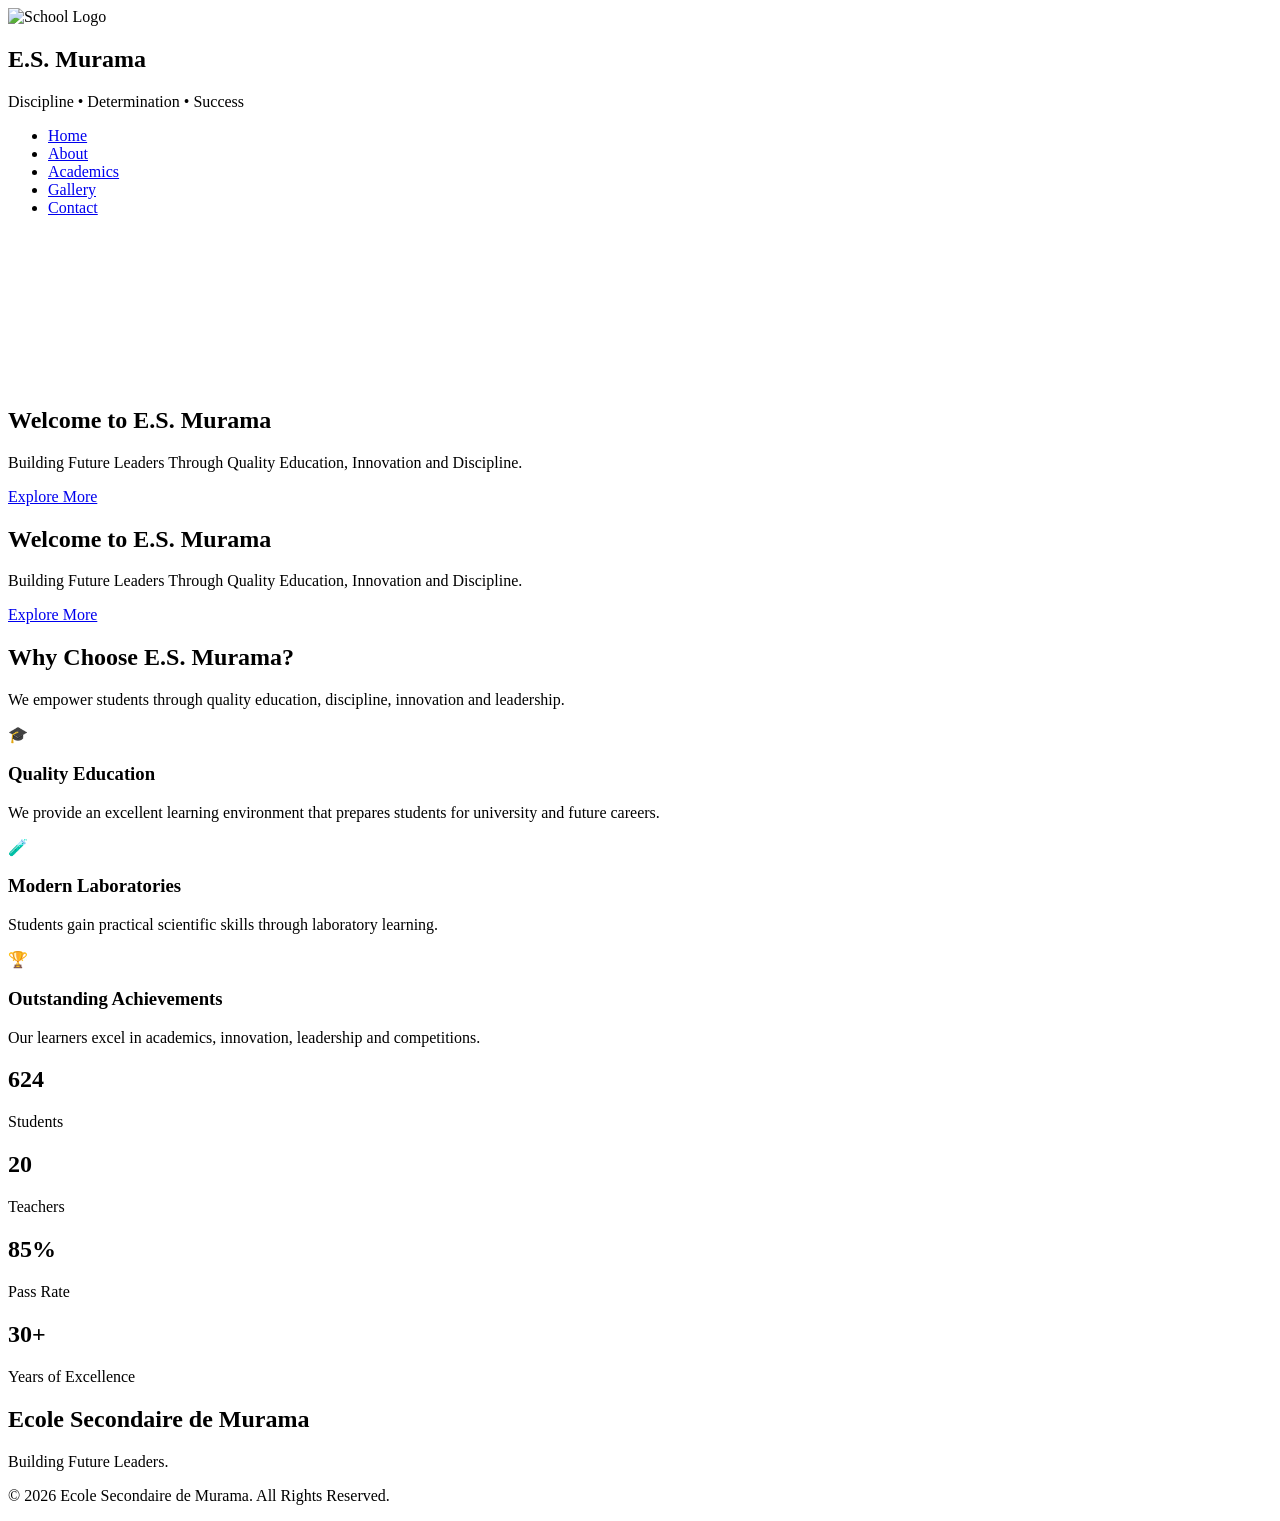
==== index.html @ d2ec21f5 "Add files via upload" ====
<!DOCTYPE html>
<html lang="en">

<head>
     <link rel="icon" type="image/png" href="images/school.png">
    <meta charset="UTF-8">
    <meta name="viewport" content="width=device-width, initial-scale=1.0">

    <title>E.S. Murama | Official Website</title>

    <link href="https://fonts.googleapis.com/css2?family=Poppins:wght@300;400;500;600;700&display=swap"
        rel="stylesheet">

    <link rel="stylesheet" href="css/style.css">
</head>

<body>

    <!-- ================= NAVIGATION ================= -->

<header class="header">

        <div class="logo">

            <!-- Replace with your own logo -->
            <img src="images/school.png" alt="School Logo">

            <div>

                <h2>E.S. Murama</h2>

                <span>Discipline • Determination • Success</span>

            </div>

        </div>

        <nav>

            <ul class="nav-links">

                <li><a href="#">Home</a></li>

                <li><a href="about.html">About</a></li>

                <li><a href="academics.html">Academics</a></li>

                <li><a href="gallery.html">Gallery</a></li>

                <li><a href="contact.html">Contact</a></li>

            </ul>

        </nav>

    </header>

    <!-- ================= HERO ================= -->

    <section class="hero">

        <div class="overlay">
                <video autoplay muted loop>
      <source src="IKIGO CY'INDASHYIKIRWA MUKWESA IMIHIGO MUGUTSINDA  IKIZAMINI CYA LETA.ECOLE SECANDARIES DE MURAMA. - SOURCE TV 250 (720p, h264).mp4" type="video/mp4">
    </video>
        </div>
    <div class="overlay">
            <h1>Welcome to <span>E.S. Murama</span></h1>

            <p>
                Building Future Leaders Through Quality Education,
                Innovation and Discipline.
            </p>

            <a href="#about" class="btn">
                Explore More
            </a>
    </div>
  </div>



        <div class="hero-content">

            <h1>Welcome to <span>E.S. Murama</span></h1>

            <p>
                Building Future Leaders Through Quality Education,
                Innovation and Discipline.
            </p>

            <a href="#about" class="btn">
                Explore More
            </a>

        </div>

    </section>

    <!-- ================= WHY CHOOSE US ================= -->

    <section class="why" id="about">

        <div class="section-title">

            <h2>Why Choose E.S. Murama?</h2>

            <p>
                We empower students through quality education,
                discipline, innovation and leadership.
            </p>

        </div>

        <div class="cards">

            <div class="card">

                <div class="icon">🎓</div>

                <h3>Quality Education</h3>

                <p>
                    We provide an excellent learning environment that
                    prepares students for university and future careers.
                </p>

            </div>

            <div class="card">

                <div class="icon">🧪</div>

                <h3>Modern Laboratories</h3>

                <p>
                    Students gain practical scientific skills through
                    laboratory learning.
                </p>

            </div>

            <div class="card">

                <div class="icon">🏆</div>

                <h3>Outstanding Achievements</h3>

                <p>
                    Our learners excel in academics, innovation,
                    leadership and competitions.
                </p>

            </div>

        </div>

    </section>

    <!-- ================= STATS ================= -->

    <section class="stats">

        <div class="stat">

            <h2>624</h2>

            <p>Students</p>

        </div>

        <div class="stat">

            <h2>20</h2>

            <p>Teachers</p>

        </div>

        <div class="stat">

            <h2>85%</h2>

            <p>Pass Rate</p>

        </div>

        <div class="stat">

            <h2>30+</h2>

            <p>Years of Excellence</p>

        </div>

    </section>

    <!-- ================= FOOTER ================= -->
<footer>

    <div class="footer-content">

        <h2>Ecole Secondaire de Murama</h2>

        <p>Building Future Leaders.</p>

        <div class="socials">

            <a href="#"><i class="fab fa-facebook-f"></i></a>

            <a href="#"><i class="fab fa-instagram"></i></a>

            <a href="#"><i class="fab fa-youtube"></i></a>

            <a href="#"><i class="fab fa-twitter"></i></a>

        </div>

        <p>
© 2026 Ecole Secondaire de Murama. All Rights Reserved.
        </p>

    </div>

</footer>

<script src="js/script.js"></script>

</body>

</html>
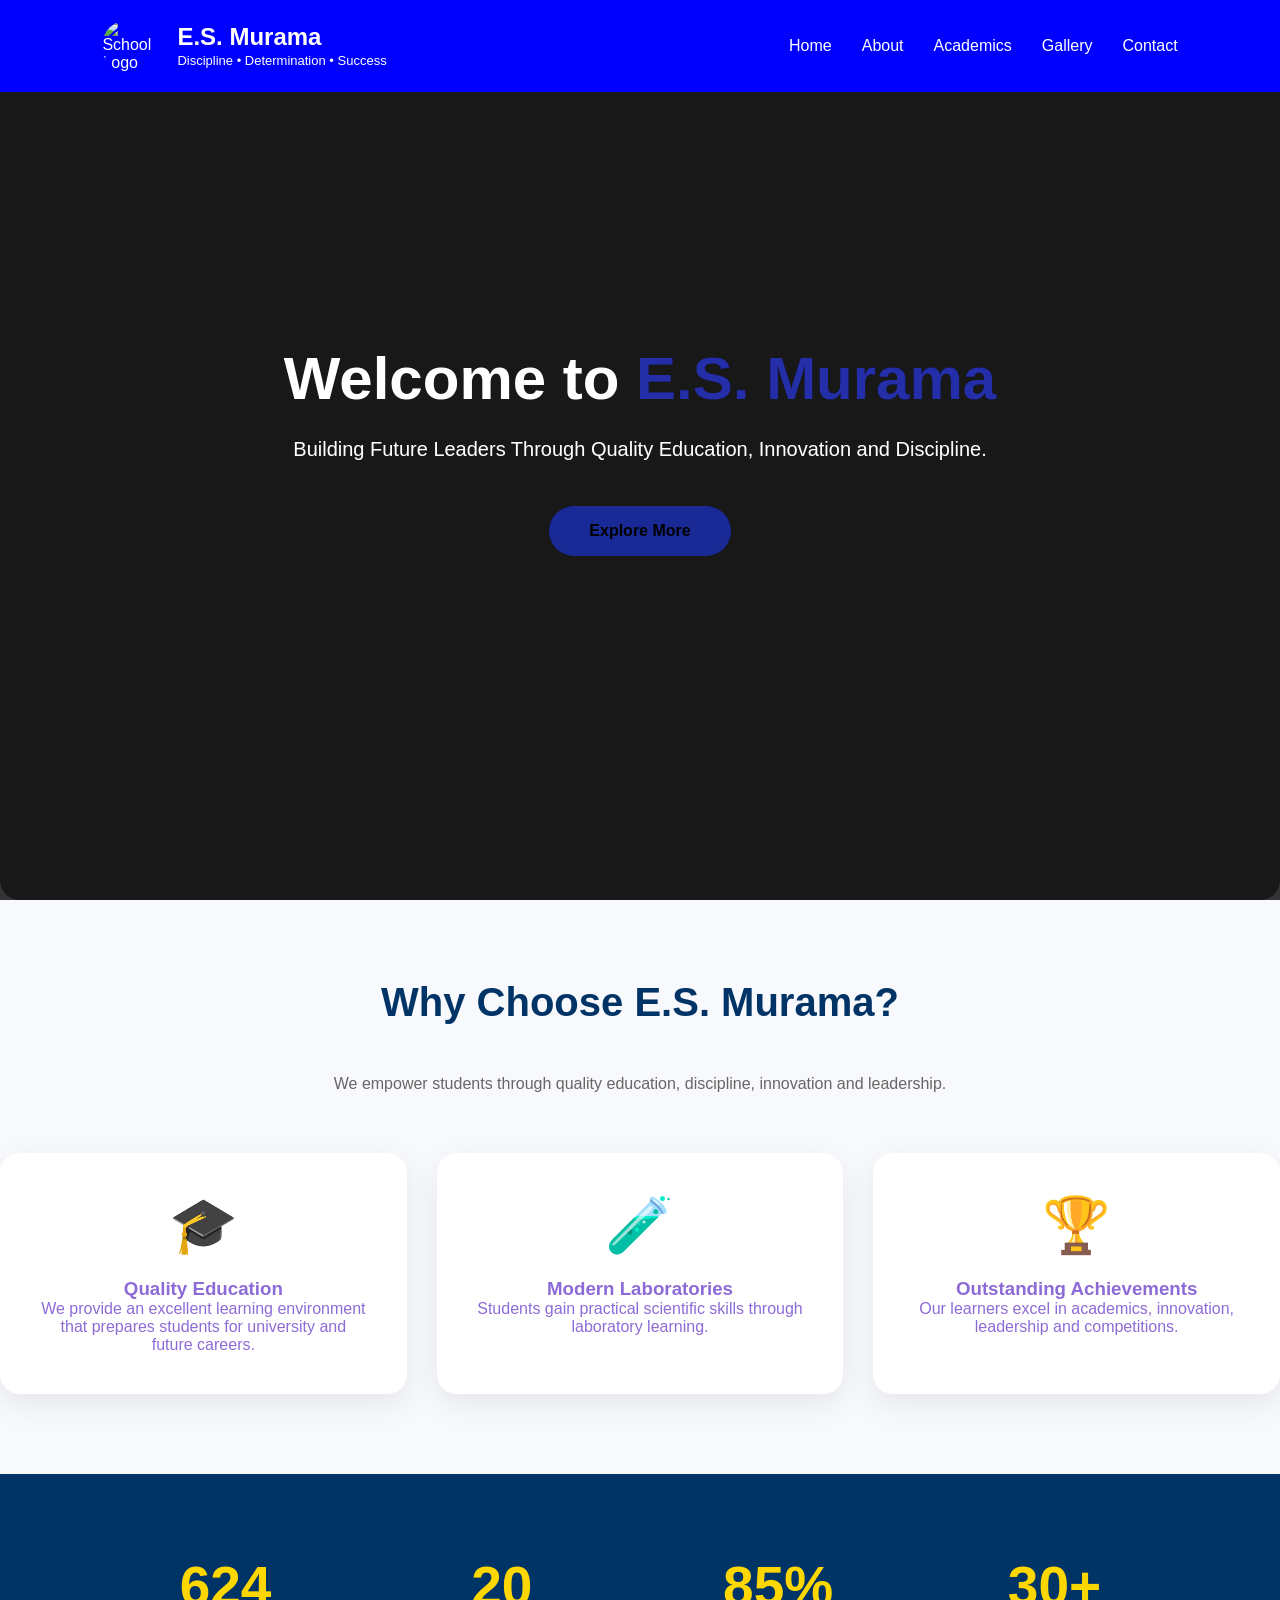
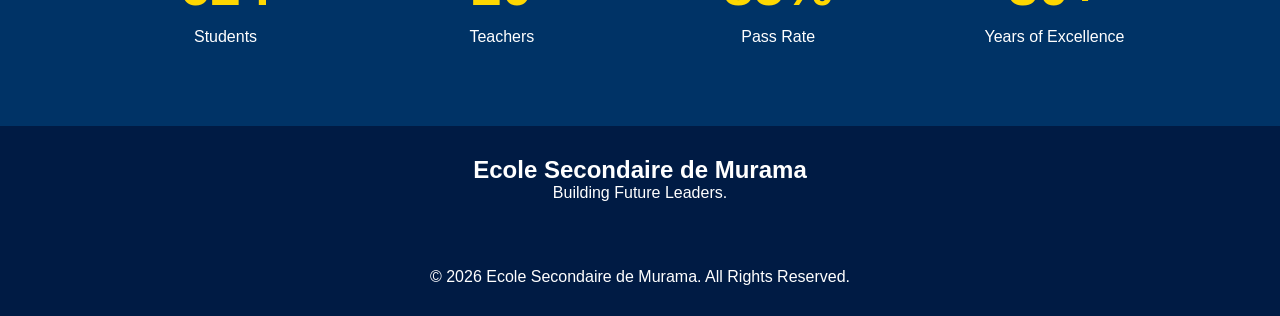
==== commit 48d34c8a: "Add files via upload" ====
--- a/index.html
+++ b/index.html
@@ -11,7 +11,7 @@
     <link href="https://fonts.googleapis.com/css2?family=Poppins:wght@300;400;500;600;700&display=swap"
         rel="stylesheet">
 
-    <link rel="stylesheet" href="css/style.css">
+    <link rel="stylesheet" href="style.css">
 </head>
 
 <body>
--- a/style.css
+++ b/style.css
@@ -0,0 +1,750 @@
+*{
+    margin:0;
+    padding:0;
+    box-sizing:border-box;
+    font-family:'Poppins',sans-serif;
+}
+
+html{
+    scroll-behavior:smooth;
+}
+
+body{
+    background:#fff;
+    color:#8d6bd7;
+}
+
+/* Navigation */
+
+.header{
+
+    position:fixed;
+    top:0;
+    left:0;
+    width:100%;
+
+    display:flex;
+    justify-content:space-between;
+    align-items:center;
+
+    padding:20px 8%;
+
+    background:blue;
+
+    backdrop-filter:blur(10px);
+
+    z-index:999;
+
+}
+
+.logo{
+
+    display:flex;
+    align-items:center;
+    color:white;
+
+}
+
+.logo img{
+
+    width:60px;
+    margin-right:15px;
+    border-radius: 50px;
+
+}
+
+.logo span{
+
+    font-size:13px;
+
+}
+
+.nav-links{
+
+    display:flex;
+    list-style:none;
+
+}
+
+.nav-links li{
+
+    margin-left:30px;
+
+}
+
+.nav-links a{
+
+    color:white;
+    text-decoration:none;
+    font-weight:500;
+    transition:.3s;
+
+}
+
+.nav-links a:hover{
+
+    color:#FFD700;
+
+}
+
+/* HERO */
+
+.hero{
+
+    height:100vh;
+    width: vh;
+    display:flex;
+    justify-content:center;
+    align-items:center;
+
+    text-align:center;
+
+
+
+    background-size:cover;
+    background-position:center;
+    background-color: rgb(124, 120, 120);
+    border-radius: 20px;
+
+    color:white;
+
+}
+
+.hero h1{
+
+    font-size:60px;
+
+}
+
+.hero span{
+
+    color:#232ea8;
+
+}
+
+.hero p{
+
+    margin:25px auto;
+
+    max-width:700px;
+
+    font-size:20px;
+
+}
+
+    .hero-video {
+      position: relative;
+      height: 100vh;
+      overflow: hidden;
+    }
+
+    .hero-video video {
+      width: 100%;
+      height: 120%;
+      object-fit: cover;
+    }
+        .overlay {
+      position: absolute;
+      top: 0; left: 0; right: 0; bottom: 0;
+      background: rgba(0,0,0,0.55);
+      display: flex;
+      flex-direction: column;
+      justify-content: center;
+      align-items: center;
+      text-align: center;
+    }
+
+.btn{
+
+    display:inline-block;
+
+    margin-top:20px;
+
+    background:#192a96;
+
+    color:black;
+
+    padding:16px 40px;
+
+    border-radius:50px;
+
+    text-decoration:none;
+
+    font-weight:bold;
+
+    transition:.3s;
+
+}
+
+.btn:hover{
+
+    transform:translateY(-5px);
+
+}
+
+/* WHY */
+
+.why{
+
+    padding:100px 8%;
+
+    background:#f8f9fc;
+
+}
+
+.section-title{
+
+    text-align:center;
+
+    margin-bottom:60px;
+
+}
+
+.section-title h2{
+
+    font-size:40px;
+
+    color:#003366;
+
+position-area: unset;
+}
+
+.section-title p{
+
+    margin-top:15px;
+
+    color:#666;
+
+}
+
+.cards{
+
+    display:grid;
+
+    grid-template-columns:repeat(auto-fit,minmax(280px,1fr));
+
+    gap:30px;
+
+}
+
+.card{
+
+    background:white;
+
+    padding:40px;
+
+    border-radius:20px;
+
+    text-align:center;
+
+    box-shadow:0 10px 30px rgba(0,0,0,.08);
+
+    transition:.3s;
+
+}
+
+.card:hover{
+
+    transform:translateY(-10px);
+
+}
+
+.icon{
+
+    font-size:55px;
+
+    margin-bottom:20px;
+
+}
+
+/* STATS */
+
+.stats{
+
+    background:#003366;
+
+    color:white;
+
+    display:grid;
+
+    grid-template-columns:repeat(auto-fit,minmax(220px,1fr));
+
+    gap:30px;
+
+    padding:80px 8%;
+
+}
+
+.stat{
+
+    text-align:center;
+
+}
+
+.stat h2{
+
+    color:#FFD700;
+
+    font-size:55px;
+
+}
+
+.stat p{
+
+    margin-top:10px;
+
+}
+
+/* FOOTER */
+
+footer{
+
+    background:#001B44;
+
+    color:white;
+
+    text-align:center;
+
+    padding:30px;
+
+}
+
+/* Mobile */
+
+@media(max-width:768px){
+
+.header{
+
+    flex-direction:column;
+
+    gap:20px;
+
+}
+
+.nav-links{
+
+    flex-wrap:wrap;
+    justify-content:center;
+
+}
+
+.hero h1{
+
+    font-size:40px;
+
+}
+
+.hero p{
+
+    font-size:17px;
+
+}
+
+}
+
+/* ==========================
+   ABOUT PAGE
+========================== */
+
+/* Hero Banner */
+
+.page-hero{
+    height:350px;
+    background:
+    linear-gradient(rgba(0,0,0,.6),rgba(0,0,0,.6)),
+    url("../images/school.jpg");
+    background-size:cover;
+    background-position:center;
+    display:flex;
+    justify-content:center;
+    align-items:center;
+    text-align:center;
+    color:white;
+}
+
+.page-hero h1{
+    font-size:55px;
+    margin-bottom:15px;
+}
+
+.page-hero p{
+    font-size:20px;
+}
+
+/* Shared Container */
+
+.container{
+    width:90%;
+    max-width:1200px;
+    margin:auto;
+}
+
+/* About Section */
+
+.about{
+    padding:80px 0;
+}
+
+.about .container{
+    display:flex;
+    align-items:center;
+    gap:50px;
+    flex-wrap:wrap;
+}
+
+.about-image{
+    flex:1;
+}
+
+.about-image img{
+    width:100%;
+    height:450px;
+    object-fit:cover;
+    border-radius:20px;
+}
+
+.about-text{
+    flex:1;
+}
+
+.about-text h2{
+    color:#003366;
+    margin-bottom:20px;
+}
+
+.about-text p{
+    line-height:1.8;
+    margin-bottom:15px;
+}
+
+/* Mission */
+
+.mission{
+    padding:80px 0;
+    background:#f8f9fc;
+}
+
+.mission .container{
+    display:grid;
+    grid-template-columns:repeat(auto-fit,minmax(280px,1fr));
+    gap:30px;
+}
+
+/* Why Choose Us */
+
+.why{
+    padding:80px 0;
+}
+
+.why h2{
+    text-align:center;
+    color:#003366;
+    margin-bottom:50px;
+}
+
+.features{
+    width:90%;
+    max-width:1200px;
+    margin:auto;
+
+    display:grid;
+    grid-template-columns:repeat(auto-fit,minmax(250px,1fr));
+    gap:30px;
+}
+
+.feature{
+    background:white;
+    padding:35px;
+    text-align:center;
+    border-radius:20px;
+    box-shadow:0 10px 25px rgba(0,0,0,.08);
+    transition:.3s;
+}
+
+.feature:hover{
+    transform:translateY(-8px);
+}
+
+.feature i{
+    font-size:45px;
+    color:#003366;
+    margin-bottom:20px;
+}
+
+.feature h3{
+    margin-bottom:15px;
+}
+
+/* Statistics */
+
+/* ===========================
+   SCHOOL STATISTICS
+=========================== */
+
+.statistics{
+    background:#003366;
+    color:white;
+    padding:80px 8%;
+}
+
+.statistics h2{
+    text-align:center;
+    margin-bottom:60px;
+    color:white;
+    font-size:42px;
+}
+
+.statistics .stats{
+    display:grid;
+    grid-template-columns:repeat(4,1fr);
+    gap:40px;
+    max-width:1200px;
+    margin:auto;
+}
+
+.statistics .stat{
+    text-align:center;
+}
+
+.statistics .stat h2{
+    font-size:70px;
+    color:white;
+    margin-bottom:20px;
+}
+
+.statistics .stat p{
+    font-size:22px;
+    color:white;
+}/* Principal */
+
+.principal{
+    padding:80px 0;
+}
+
+.principal .container{
+    display:flex;
+    gap:60px;
+    align-items:center;
+    flex-wrap:wrap;
+}
+
+.principal-image{
+    flex:1;
+}
+
+.principal-image img{
+    width:100%;
+    border-radius:20px;
+}
+
+.principal-message{
+    flex:1;
+}
+
+.principal-message h2{
+    color:#003366;
+    margin-bottom:20px;
+}
+
+.principal-message p{
+    line-height:1.8;
+}
+
+/* Footer */
+
+.footer-content{
+    width:90%;
+    max-width:1200px;
+    margin:auto;
+    text-align:center;
+}
+
+.socials{
+    margin:20px 0;
+}
+
+.socials a{
+    color:white;
+    font-size:22px;
+    margin:0 10px;
+}
+
+.socials a:hover{
+    color:#FFD700;
+}
+
+/* Responsive */
+
+@media(max-width:768px){
+
+.page-hero h1{
+    font-size:40px;
+}
+
+.about .container,
+.principal .container{
+    flex-direction:column;
+}
+
+.features,
+.mission .container{
+    grid-template-columns:1fr;
+}
+
+.statistics .stats{
+    grid-template-columns:1fr;
+}
+
+}
+
+/* ================= CONTACT ================= */
+
+.contact-section{
+
+    padding:100px 8%;
+
+    background:#f8f9fc;
+
+}
+
+.contact-container{
+
+    display:grid;
+
+    grid-template-columns:1fr 1fr;
+
+    gap:50px;
+
+}
+
+.contact-info h2,
+.contact-form h2{
+
+    color:#003366;
+
+    margin-bottom:30px;
+
+}
+
+.info-box{
+
+    display:flex;
+
+    gap:20px;
+
+    margin-bottom:30px;
+
+    align-items:flex-start;
+
+}
+
+.info-box i{
+
+    font-size:30px;
+
+    color:#FFD700;
+
+    min-width:40px;
+
+}
+
+.info-box h3{
+
+    color:#003366;
+
+    margin-bottom:8px;
+
+}
+
+.contact-form{
+
+    background:#fff;
+
+    padding:40px;
+
+    border-radius:20px;
+
+    box-shadow:0 10px 30px rgba(0,0,0,.1);
+
+}
+
+.contact-form form{
+
+    display:flex;
+
+    flex-direction:column;
+
+    gap:20px;
+
+}
+
+.contact-form input,
+.contact-form textarea{
+
+    padding:15px;
+
+    border:1px solid #ddd;
+
+    border-radius:10px;
+
+    font-size:16px;
+
+    outline:none;
+
+}
+
+.contact-form textarea{
+
+    resize:none;
+
+}
+
+.contact-form button{
+
+    width:220px;
+
+    cursor:pointer;
+
+}
+
+/* MAP */
+
+.map{
+
+    padding:100px 8%;
+
+    background:#fff;
+
+}
+
+.map iframe{
+
+    width:100%;
+
+    height:450px;
+
+    border:none;
+
+    border-radius:20px;
+
+    margin-top:40px;
+
+}
+
+/* MOBILE */
+
+@media(max-width:768px){
+
+.contact-container{
+
+    grid-template-columns:1fr;
+
+}
+
+.contact-form button{
+
+    width:100%;
+
+}
+
+}
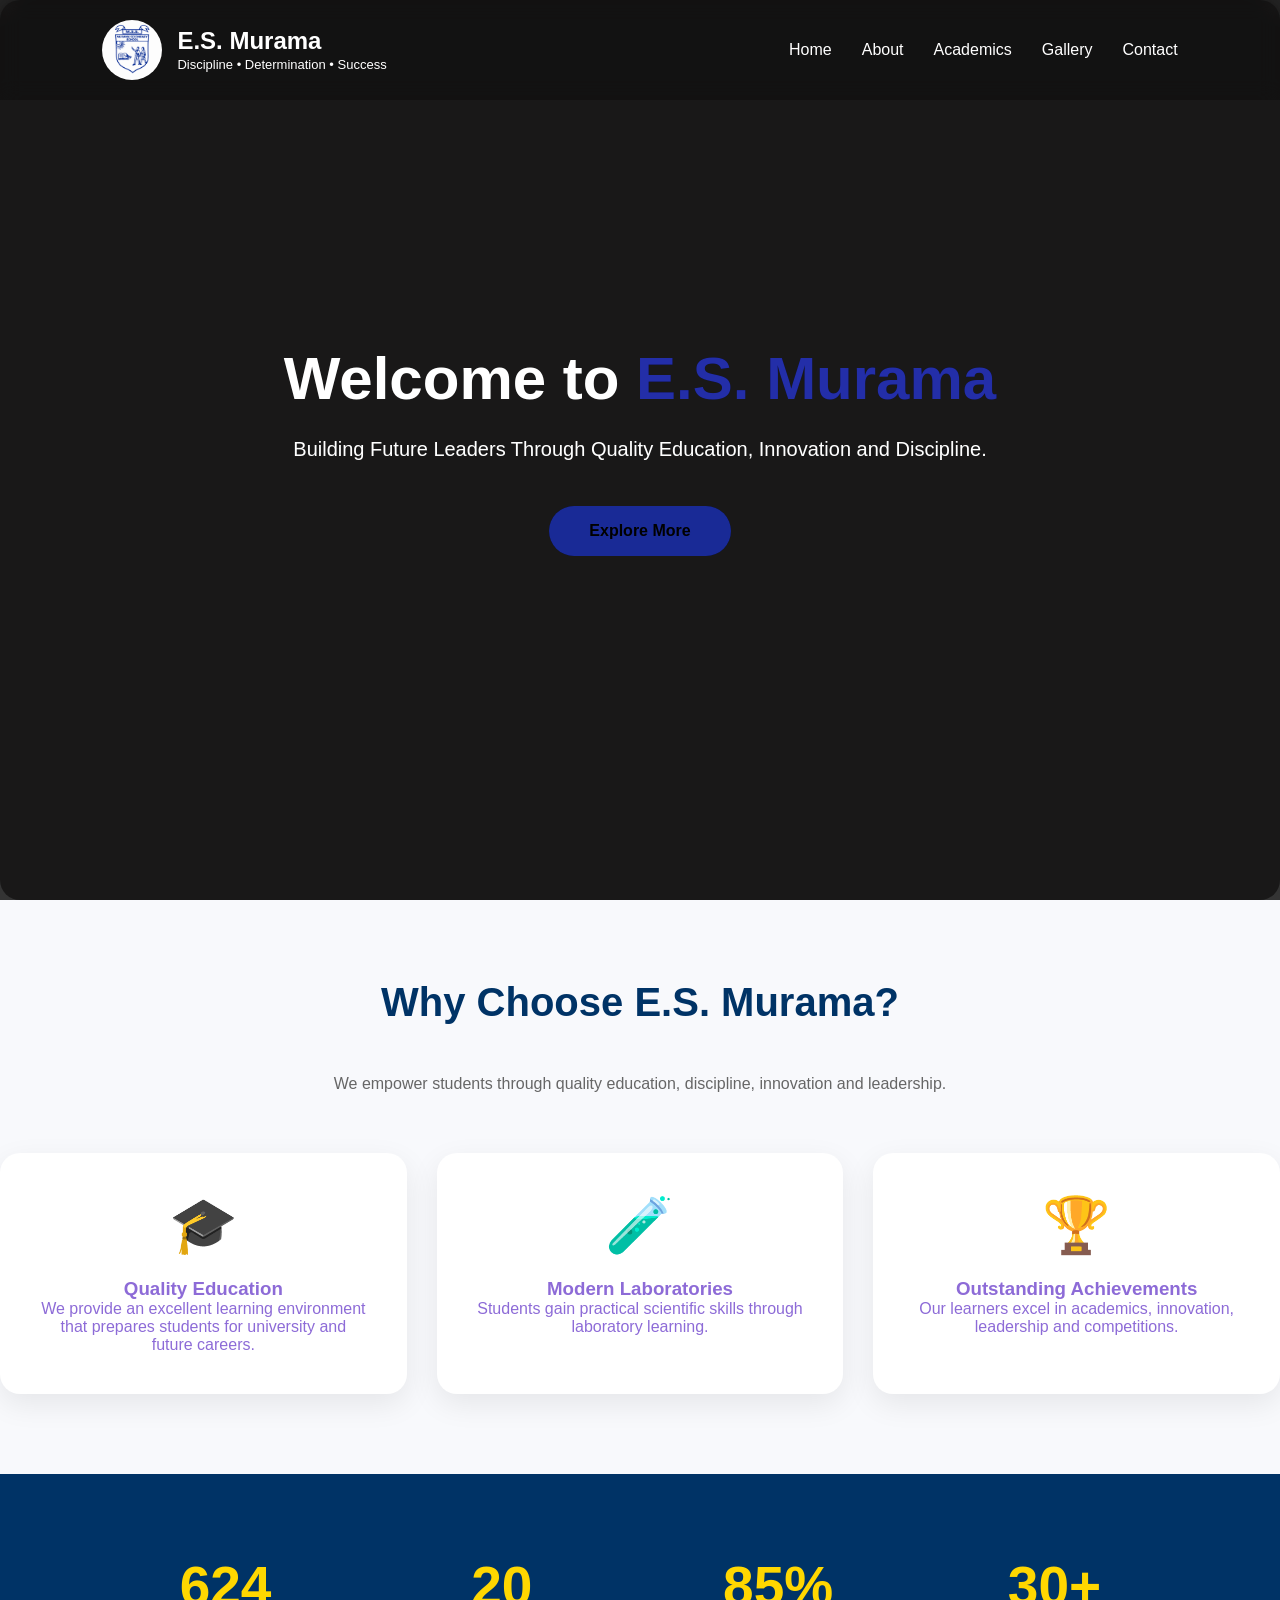
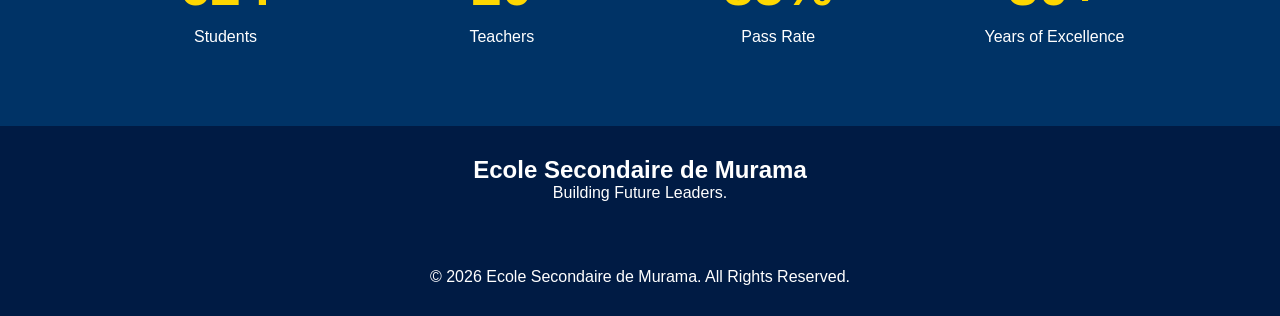
==== commit c85fbcee: "Add files via upload" ====
--- a/index.html
+++ b/index.html
@@ -2,7 +2,7 @@
 <html lang="en">
 
 <head>
-     <link rel="icon" type="image/png" href="images/school.png">
+     <link rel="icon" type="image/png" href="school.png">
     <meta charset="UTF-8">
     <meta name="viewport" content="width=device-width, initial-scale=1.0">
 
@@ -23,7 +23,7 @@
         <div class="logo">
 
             <!-- Replace with your own logo -->
-            <img src="images/school.png" alt="School Logo">
+            <img src="school.png" alt="School Logo">
 
             <div>
 
@@ -224,7 +224,7 @@
 
 </footer>
 
-<script src="js/script.js"></script>
+<script src="script.js"></script>
 
 </body>
 
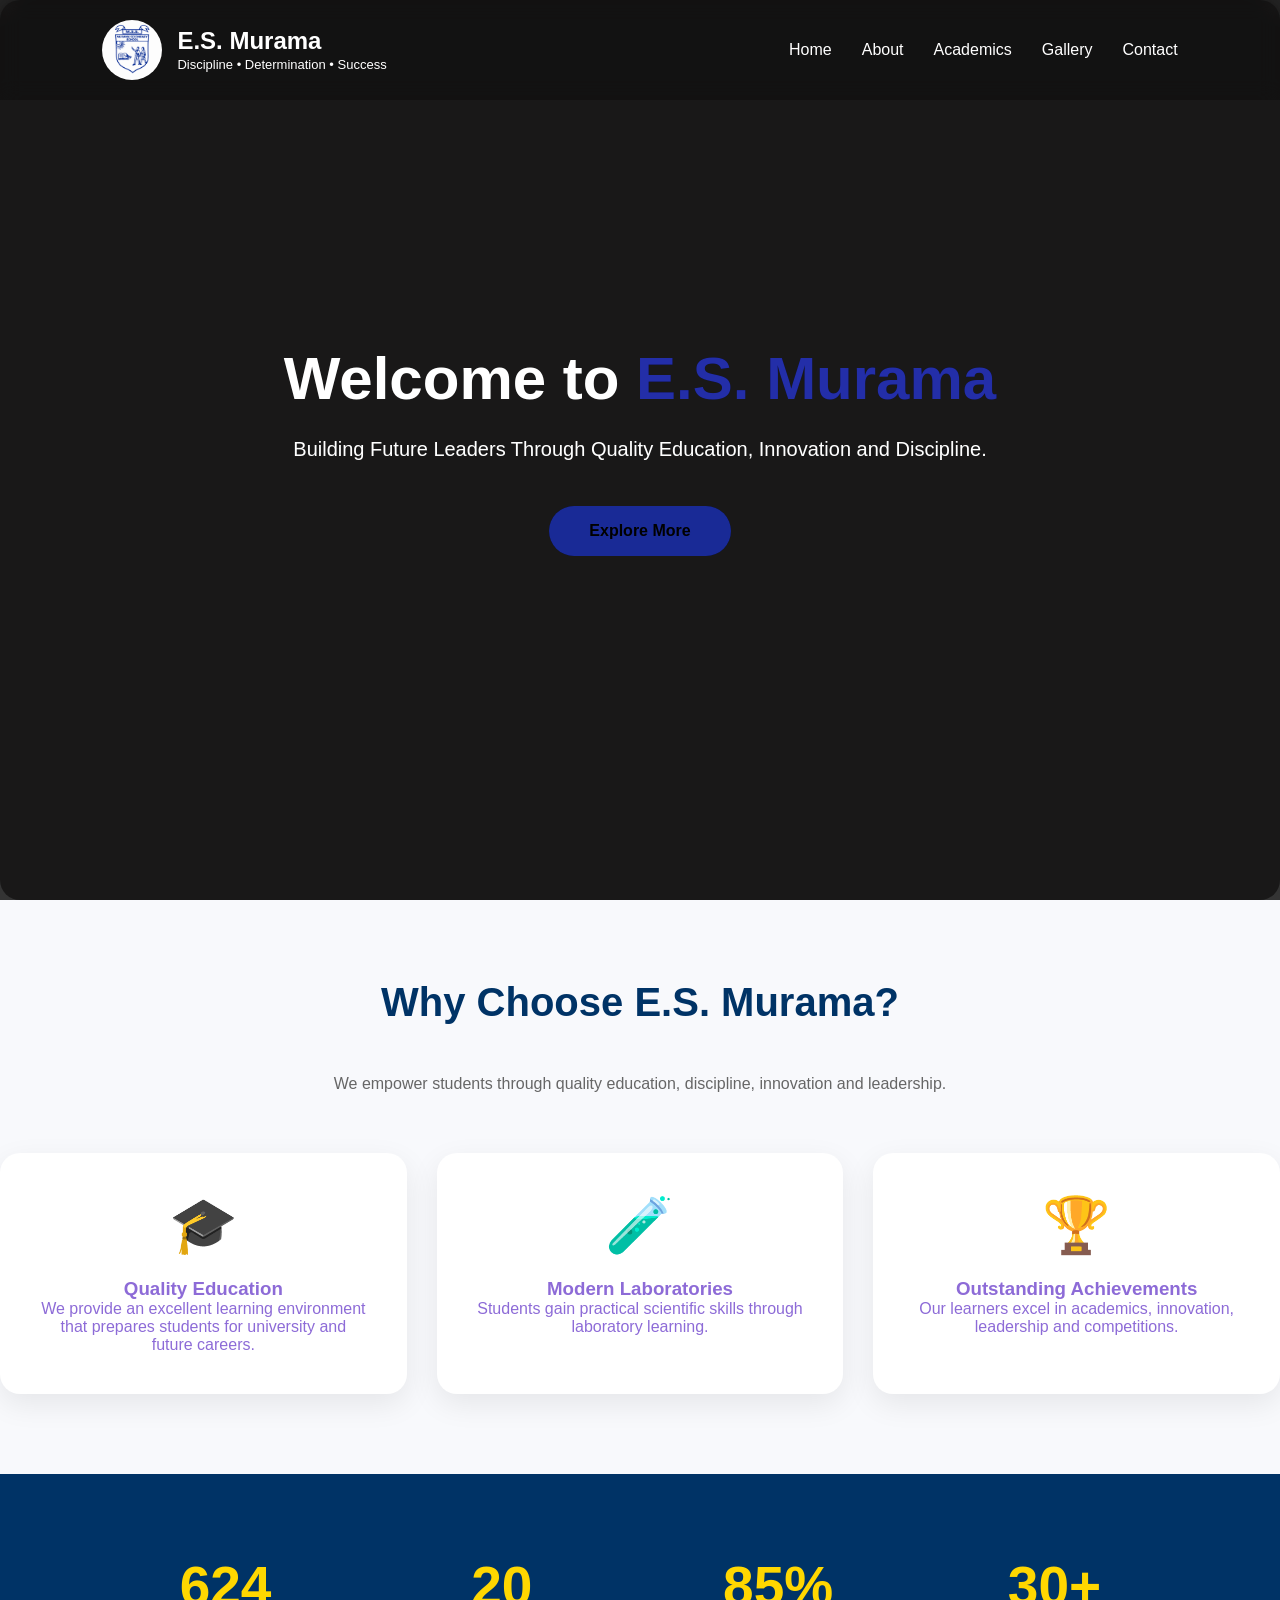
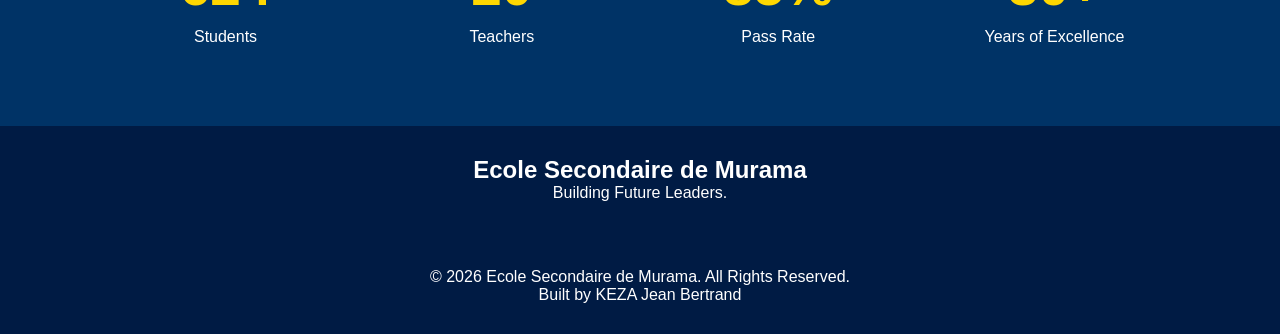
==== commit c059e980: "Add files via upload" ====
--- a/index.html
+++ b/index.html
@@ -1,3 +1,4 @@
+
 <!DOCTYPE html>
 <html lang="en">
 
@@ -41,13 +42,13 @@
 
                 <li><a href="#">Home</a></li>
 
-                <li><a href="about.html">About</a></li>
-
-                <li><a href="academics.html">Academics</a></li>
-
-                <li><a href="gallery.html">Gallery</a></li>
-
-                <li><a href="contact.html">Contact</a></li>
+                <li><a href='/about'>About</a></li>
+
+                <li><a href='/academics'>Academics</a></li>
+
+                <li><a href='/gallery'>Gallery</a></li>
+
+                <li><a href='/contact'>Contact</a></li>
 
             </ul>
 
@@ -219,7 +220,9 @@
         <p>
 © 2026 Ecole Secondaire de Murama. All Rights Reserved.
         </p>
-
+        <p>
+            Built by KEZA Jean Bertrand
+        </p>
     </div>
 
 </footer>
